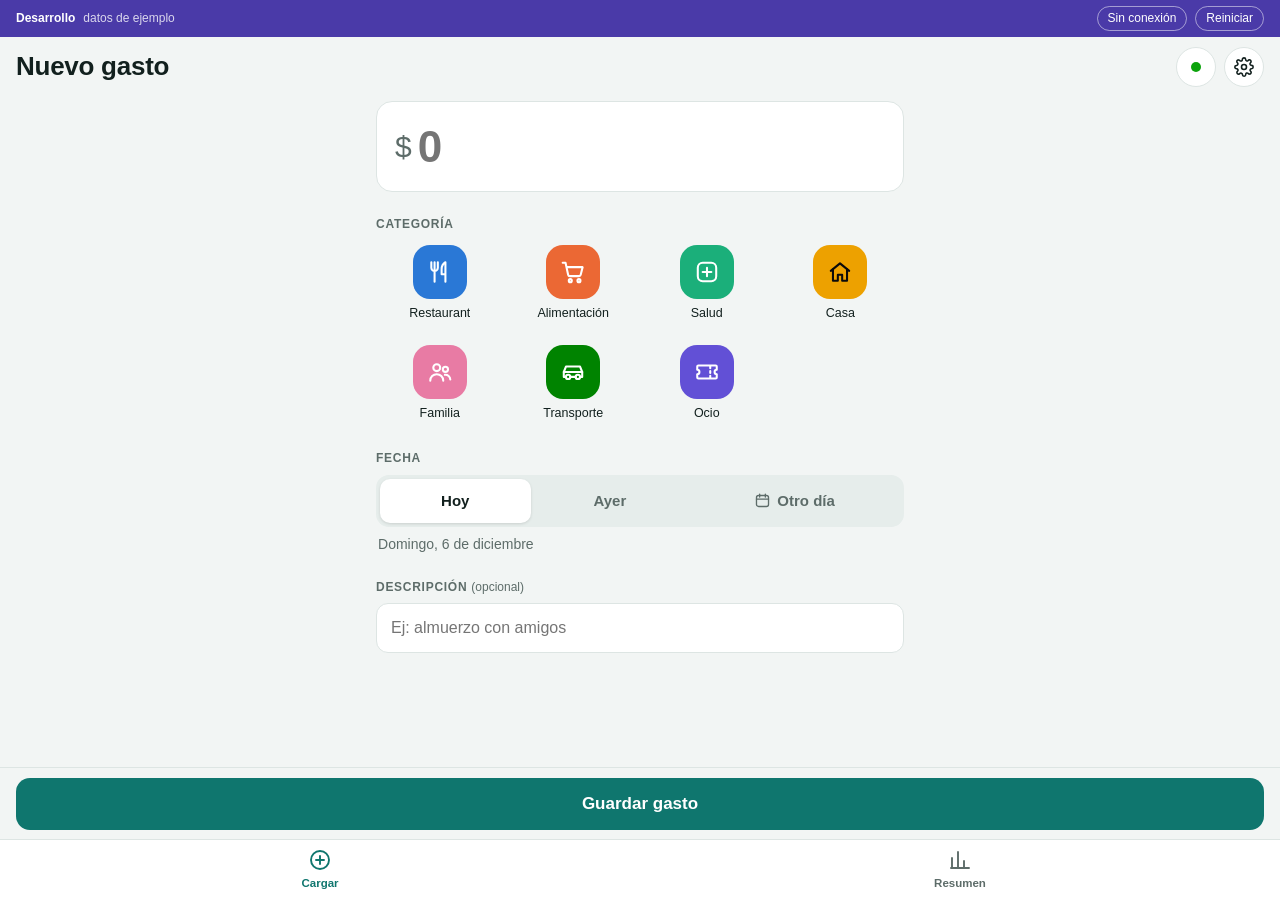
==== dev/index.html @ b1cd0dc4 "Entorno de desarrollo en dev/ con el rediseño propuesto - Servidor simulado y datos de ejemplo (dev/" ====
<!doctype html>
<html lang="es-AR">
<head>
  <meta charset="utf-8">
  <meta name="viewport" content="width=device-width, initial-scale=1, viewport-fit=cover">
  <title>Gastos (desarrollo)</title>
  <meta name="theme-color" content="#0f766e">
  <meta name="apple-mobile-web-app-capable" content="yes">
  <meta name="mobile-web-app-capable" content="yes">
  <meta name="apple-mobile-web-app-status-bar-style" content="black-translucent">
  <meta name="apple-mobile-web-app-title" content="Gastos">
  <link rel="manifest" href="../manifest.json">
  <link rel="apple-touch-icon" href="../icons/icon-180.png?v=2">
  <link rel="icon" type="image/png" href="../icons/icon-192.png?v=2">
  <link rel="stylesheet" href="./styles.css">
  <script src="./mock.js"></script><!-- SOLO DESARROLLO: quitar al pasar a producción -->
</head>
<body class="en-cargar">
  <header class="top">
    <h1 id="titulo">Nuevo gasto</h1>
    <div class="top-actions">
      <button id="estado" class="estado" type="button" aria-label="Estado de sincronización">
        <span class="estado-punto" aria-hidden="true"></span><span class="estado-txt"></span>
      </button>
      <button id="btn-config" class="icon-btn" type="button" aria-label="Configuración" data-icono="ajustes"></button>
    </div>
  </header>

  <main>
    <!-- CARGAR / EDITAR -->
    <section id="vista-cargar" class="vista activa">
      <form id="form" autocomplete="off" novalidate>
        <div class="monto-wrap">
          <span class="signo" aria-hidden="true">$</span>
          <input id="monto" name="monto" type="text" inputmode="decimal" placeholder="0" enterkeyhint="done" autocomplete="off" aria-label="Monto" required>
          <button id="monto-borrar" class="monto-x" type="button" aria-label="Borrar monto" hidden>×</button>
        </div>

        <fieldset class="campo">
          <legend class="etiqueta">Categoría</legend>
          <div id="categorias" class="cat-grid"></div>
        </fieldset>

        <div class="campo">
          <span class="etiqueta" id="lbl-fecha">Fecha</span>
          <div class="segmento" role="group" aria-labelledby="lbl-fecha">
            <button type="button" class="seg" data-dias="0">Hoy</button>
            <button type="button" class="seg" data-dias="1">Ayer</button>
            <label class="seg seg-otro" id="seg-otro">
              <span data-icono="calendario"></span><span id="fecha-otro-txt">Otro día</span>
              <input id="fecha" name="fecha" type="date" required aria-label="Elegir otro día">
            </label>
          </div>
          <p id="fecha-larga" class="fecha-larga"></p>
        </div>

        <div class="campo">
          <label class="etiqueta" for="descripcion">Descripción <span class="opcional">(opcional)</span></label>
          <input id="descripcion" name="descripcion" type="text" maxlength="200" placeholder="Ej: almuerzo con amigos">
        </div>

        <p id="error-form" class="error" hidden></p>
      </form>
    </section>

    <!-- RESUMEN -->
    <section id="vista-resumen" class="vista">
      <div class="mes-nav">
        <button id="mes-ant" class="icon-btn" type="button" aria-label="Mes anterior" data-icono="izquierda"></button>
        <h2 id="mes-label">—</h2>
        <button id="mes-sig" class="icon-btn" type="button" aria-label="Mes siguiente" data-icono="derecha"></button>
      </div>

      <section class="tarjeta hero" aria-labelledby="total-etq">
        <span id="total-etq" class="etiqueta">Total del mes</span>
        <strong id="total-mes" class="total-num">$ 0</strong>
        <p id="hero-detalle" class="hero-detalle"></p>
        <p id="comparacion" class="comparacion" hidden></p>
      </section>

      <section class="tarjeta">
        <h3 class="etiqueta">Por categoría</h3>
        <ul id="por-categoria" class="barras"></ul>
      </section>

      <section class="tarjeta" id="card-gastos">
        <div class="card-head">
          <h3 class="etiqueta">Gastos</h3>
          <button id="filtro-chip" class="filtro-chip" type="button" aria-label="Quitar filtro" hidden>
            <span id="filtro-texto"></span><span class="x" aria-hidden="true">×</span>
          </button>
        </div>
        <div id="lista"></div>
      </section>
    </section>
  </main>

  <!-- Acción principal fija (solo en Cargar) -->
  <div class="barra-accion" id="barra-accion">
    <button id="btn-borrar" class="icon-btn peligro" type="button" aria-label="Borrar gasto" data-icono="papelera" hidden></button>
    <button id="btn-cancelar" class="secundario" type="button" hidden>Cancelar</button>
    <button id="btn-guardar" class="primario" type="submit" form="form">Guardar gasto</button>
  </div>

  <nav class="tabs">
    <button class="tab activa" data-vista="cargar" type="button"><span data-icono="mas"></span>Cargar</button>
    <button class="tab" data-vista="resumen" type="button"><span data-icono="resumen"></span>Resumen</button>
  </nav>

  <dialog id="dlg-config">
    <form id="form-config" autocomplete="off" novalidate>
      <h2>Configuración</h2>
      <p class="sub">Se guarda solo en este teléfono.</p>
      <p id="cfg-msg" class="cfg-msg" aria-live="polite" hidden></p>
      <label class="etiqueta" for="cfg-url">URL de la Web App (termina en /exec)</label>
      <input id="cfg-url" type="text" inputmode="url" placeholder="https://script.google.com/macros/s/…/exec" autocapitalize="off" autocorrect="off" autocomplete="off" spellcheck="false">
      <label class="etiqueta" for="cfg-token">Token</label>
      <input id="cfg-token" type="text" autocapitalize="off" autocorrect="off" autocomplete="off" spellcheck="false" placeholder="40 letras y números">
      <div class="acciones">
        <button id="cfg-cancelar" class="secundario" type="button">Cancelar</button>
        <button id="cfg-guardar" class="primario" type="button">Probar y guardar</button>
      </div>
    </form>
  </dialog>

  <div id="toast" class="toast" role="status" hidden></div>

  <script src="./app.js"></script>
</body>
</html>
---- dev/styles.css ----
/* Layout: app de una columna, acción principal fija abajo (sobre las pestañas), resumen de lo general al detalle. */
:root {
  --bg: #f2f5f4;
  --card: #ffffff;
  --text: #12201e;
  --muted: #5d6c69;
  --border: #dde5e3;
  --track: #e6edeb;
  --seg-activo: #ffffff;
  --accent: #0f766e;
  --accent-soft: #d6eeea;
  --on-accent: #ffffff;
  --danger: #b42318;
  --danger-soft: #fde8e6;
  --good-text: #006300;
  --good-soft: #e0f3e0;
  --warn-text: #8a5300;
  --warn-soft: #fdf0d5;
  --dot-ok: #0ca30c;
  --dot-warn: #e59a00;
  --dot-err: #d03b3b;
  /* Categorías: paleta categórica validada (orden fijo) */
  --cat-1: #2a78d6; --cat-2: #eb6834; --cat-3: #1baf7a; --cat-4: #eda100;
  --cat-5: #e87ba4; --cat-6: #008300; --cat-7: #6250d6;
  --cat-ink: #ffffff; --cat-ink-4: #0b0b0b;
  --radius: 16px;
  --font: -apple-system, BlinkMacSystemFont, "SF Pro Text", "Segoe UI", Roboto, sans-serif;
  --h-tabs: 60px;
  --h-accion: 72px;
  color-scheme: light;
}
@media (prefers-color-scheme: dark) {
  :root:not([data-theme="light"]) {
    --bg: #0c1211; --card: #151f1e; --text: #e8efee; --muted: #94a39f;
    --border: #253230; --track: #21302d; --seg-activo: #3a4e4a; --accent: #2bb3a5; --accent-soft: #163b37; --on-accent: #04201d;
    --danger: #ff6b5e; --danger-soft: #3a1a17; --good-text: #4cd04c; --good-soft: #15301a;
    --warn-text: #f0b54a; --warn-soft: #352a12;
    --cat-1: #3987e5; --cat-2: #d95926; --cat-3: #199e70; --cat-4: #c98500;
    --cat-5: #d55181; --cat-6: #008300; --cat-7: #9085e9; --cat-ink-4: #ffffff;
    color-scheme: dark;
  }
}
:root[data-theme="dark"] {
  --bg: #0c1211; --card: #151f1e; --text: #e8efee; --muted: #94a39f;
  --border: #253230; --track: #21302d; --seg-activo: #3a4e4a; --accent: #2bb3a5; --accent-soft: #163b37; --on-accent: #04201d;
  --danger: #ff6b5e; --danger-soft: #3a1a17; --good-text: #4cd04c; --good-soft: #15301a;
  --warn-text: #f0b54a; --warn-soft: #352a12;
  --cat-1: #3987e5; --cat-2: #d95926; --cat-3: #199e70; --cat-4: #c98500;
  --cat-5: #d55181; --cat-6: #008300; --cat-7: #9085e9; --cat-ink-4: #ffffff;
  color-scheme: dark;
}

.cat-restaurant { --c: var(--cat-1); --ink: var(--cat-ink); }
.cat-alimentacion { --c: var(--cat-2); --ink: var(--cat-ink); }
.cat-salud { --c: var(--cat-3); --ink: var(--cat-ink); }
.cat-casa { --c: var(--cat-4); --ink: var(--cat-ink-4); }
.cat-familia { --c: var(--cat-5); --ink: var(--cat-ink); }
.cat-transporte { --c: var(--cat-6); --ink: var(--cat-ink); }
.cat-ocio { --c: var(--cat-7); --ink: var(--cat-ink); }

* { box-sizing: border-box; }
[hidden] { display: none !important; }
html, body { margin: 0; }
body {
  background: var(--bg);
  color: var(--text);
  font: 16px/1.4 var(--font);
  -webkit-tap-highlight-color: transparent;
  padding-bottom: calc(var(--h-tabs) + env(safe-area-inset-bottom) + 16px);
  min-height: 100vh;
}
body.en-cargar { padding-bottom: calc(var(--h-tabs) + var(--h-accion) + env(safe-area-inset-bottom) + 16px); }
button, input { font: inherit; color: inherit; }
button { cursor: pointer; }
button:focus-visible, input:focus-visible, .seg:focus-within { outline: 2px solid var(--accent); outline-offset: 2px; }
svg.ic { width: 1em; height: 1em; display: block; }
.etiqueta {
  display: block; font-size: 12px; font-weight: 600; letter-spacing: .06em; text-transform: uppercase;
  color: var(--muted); margin: 0 0 8px; padding: 0;
}
.opcional { text-transform: none; letter-spacing: 0; font-weight: 400; }

/* Encabezado */
.top {
  position: sticky; top: 0; z-index: 5;
  display: flex; align-items: center; justify-content: space-between; gap: 12px;
  padding: calc(env(safe-area-inset-top) + 10px) max(16px, env(safe-area-inset-right)) 10px max(16px, env(safe-area-inset-left));
  background: var(--bg);
}
.top h1 { font-size: 26px; line-height: 1.15; margin: 0; letter-spacing: -.01em; }
.top-actions { display: flex; gap: 8px; align-items: center; }
.icon-btn {
  width: 40px; height: 40px; border-radius: 50%; border: 1px solid var(--border); background: var(--card);
  display: grid; place-items: center; font-size: 20px; color: var(--text); padding: 0; flex: none;
}
.icon-btn:disabled { visibility: hidden; }
.estado {
  height: 40px; min-width: 40px; padding: 0 12px; border-radius: 999px; border: 1px solid var(--border);
  background: var(--card); display: inline-flex; align-items: center; justify-content: center; gap: 6px;
  font-size: 14px; font-weight: 600; color: var(--muted);
}
.estado-punto { width: 10px; height: 10px; border-radius: 50%; background: var(--muted); flex: none; }
.estado-txt:empty { display: none; }
.estado[data-estado="ok"] .estado-punto { background: var(--dot-ok); }
.estado[data-estado="pend"] .estado-punto { background: var(--dot-warn); }
.estado[data-estado="pend"] { color: var(--warn-text); }
.estado[data-estado="err"] .estado-punto { background: var(--dot-err); }
.estado[data-estado="sync"] .estado-punto { background: var(--accent); animation: latido 1s ease-in-out infinite; }
@keyframes latido { 50% { opacity: .3; } }
@media (prefers-reduced-motion: reduce) { .estado[data-estado="sync"] .estado-punto { animation: none; } }

main { padding: 4px max(16px, env(safe-area-inset-right)) 16px max(16px, env(safe-area-inset-left)); max-width: 560px; margin: 0 auto; }
.vista { display: none; }
.vista.activa { display: flex; flex-direction: column; gap: 22px; }
.vista#vista-resumen.activa { gap: 12px; }
#form { display: flex; flex-direction: column; gap: 24px; }

/* Monto */
.monto-wrap {
  display: flex; align-items: center; gap: 6px; min-height: 84px;
  background: var(--card); border: 1px solid var(--border); border-radius: var(--radius);
  padding: 14px 10px 14px 18px;
}
.monto-wrap:focus-within { border-color: var(--accent); }
.signo { font-size: 30px; color: var(--muted); font-weight: 500; }
#monto {
  border: 0; background: transparent; outline: none; font-size: 44px; font-weight: 700; letter-spacing: -.02em;
  flex: 1; min-width: 0; width: 100%; padding: 0; font-variant-numeric: tabular-nums;
}
#monto.mediano { font-size: 34px; }
#monto.chico { font-size: 27px; }
.monto-x {
  flex: none; width: 40px; height: 40px; border-radius: 50%; border: 0; padding: 0;
  background: var(--track); color: var(--muted); font-size: 24px; line-height: 1; display: grid; place-items: center;
}
.monto-x[hidden] { display: none; }

/* Formulario */
.campo { border: 0; padding: 0; margin: 0; min-width: 0; }
input[type="text"] {
  width: 100%; min-height: 50px; padding: 10px 14px; border-radius: 12px;
  border: 1px solid var(--border); background: var(--card); font-size: 16px;
  -webkit-appearance: none; appearance: none;
}
input[type="text"]:focus { border-color: var(--accent); outline: none; }

/* Categorías: grilla de 4 */
.cat-grid { display: grid; grid-template-columns: repeat(4, 1fr); gap: 14px 6px; }
.cat-tile {
  display: flex; flex-direction: column; align-items: center; gap: 6px; padding: 4px 0;
  border: 0; background: transparent; border-radius: 12px; transition: opacity .15s;
}
.cat-chip {
  width: 54px; height: 54px; border-radius: 17px; display: grid; place-items: center;
  background: var(--c); color: var(--ink); font-size: 26px; transition: box-shadow .15s, transform .15s;
}
.cat-nombre { font-size: 12.5px; color: var(--text); max-width: 100%; overflow: hidden; text-overflow: ellipsis; white-space: nowrap; }
.cat-tile[aria-pressed="true"] .cat-chip { box-shadow: 0 0 0 3px var(--bg), 0 0 0 5px var(--c); transform: scale(1.04); }
.cat-tile[aria-pressed="true"] .cat-nombre { font-weight: 700; }
.cat-grid.con-seleccion .cat-tile[aria-pressed="false"] { opacity: .6; }
@media (prefers-reduced-motion: reduce) { .cat-chip, .cat-tile { transition: none; } }

/* Fecha: control segmentado */
.segmento { display: grid; grid-template-columns: 1fr 1fr 1.4fr; gap: 4px; background: var(--track); border-radius: 13px; padding: 4px; }
.seg {
  position: relative; min-height: 44px; border: 0; border-radius: 10px; background: transparent;
  font-size: 15px; font-weight: 600; color: var(--muted); display: flex; align-items: center; justify-content: center; gap: 6px;
  overflow: hidden; padding: 0 6px; white-space: nowrap;
}
.seg.activa { background: var(--seg-activo); color: var(--text); box-shadow: 0 1px 3px rgba(0, 0, 0, .12); }
.seg-otro input {
  position: absolute; inset: 0; width: 100%; height: 100%; opacity: 0; border: 0; padding: 0; margin: 0;
  -webkit-appearance: none; appearance: none; cursor: pointer;
}
.seg [data-icono] { font-size: 17px; }
.fecha-larga { margin: 8px 2px 0; font-size: 14px; color: var(--muted); }
.fecha-larga::first-letter { text-transform: uppercase; }

/* Acción principal fija */
.barra-accion {
  position: fixed; left: 0; right: 0; z-index: 4;
  bottom: calc(var(--h-tabs) + env(safe-area-inset-bottom));
  display: none; gap: 8px; align-items: center;
  padding: 10px max(16px, env(safe-area-inset-right)) 10px max(16px, env(safe-area-inset-left));
  background: var(--bg); border-top: 1px solid var(--border);
}
body.en-cargar .barra-accion { display: flex; }
.barra-accion .icon-btn { width: 52px; height: 52px; border-radius: 14px; }
.primario, .secundario {
  min-height: 52px; border-radius: 14px; border: 0; font-weight: 650; font-size: 17px; padding: 0 18px;
}
.primario { flex: 1; background: var(--accent); color: var(--on-accent); font-variant-numeric: tabular-nums; }
.primario:disabled { opacity: .5; }
.secundario { background: var(--card); border: 1px solid var(--border); }
.peligro { background: var(--danger-soft); color: var(--danger); border-color: transparent; font-size: 22px; }
.error { color: var(--danger); margin: -8px 0 0; font-size: 14px; font-weight: 600; }

/* Resumen */
.mes-nav { display: flex; align-items: center; justify-content: space-between; }
.mes-nav h2 { font-size: 18px; margin: 0; }
.tarjeta { background: var(--card); border: 1px solid var(--border); border-radius: var(--radius); padding: 16px; }
.hero { display: flex; flex-direction: column; gap: 4px; }
.hero .etiqueta { margin: 0; }
.total-num { font-size: 40px; line-height: 1.1; font-weight: 750; letter-spacing: -.02em; font-variant-numeric: tabular-nums; }
.hero-detalle { margin: 0; font-size: 14px; color: var(--muted); font-variant-numeric: tabular-nums; }
.comparacion {
  align-self: flex-start; margin: 8px 0 0; padding: 5px 10px; border-radius: 999px;
  font-size: 13px; font-weight: 600; background: var(--track); color: var(--muted);
}
.comparacion.sube { background: var(--warn-soft); color: var(--warn-text); }
.comparacion.baja { background: var(--good-soft); color: var(--good-text); }

.barras { list-style: none; margin: 0; padding: 0; display: grid; gap: 2px; }
.cat-btn {
  display: grid; grid-template-columns: 30px 1fr auto; align-items: center; gap: 4px 10px;
  width: calc(100% + 16px); margin: 0 -8px; padding: 8px; text-align: left;
  border: 1px solid transparent; background: transparent; border-radius: 12px; transition: opacity .15s;
}
.cat-btn .cat-chip { width: 30px; height: 30px; border-radius: 9px; font-size: 16px; grid-row: span 2; }
.cat-btn .nombre { font-size: 15px; }
.cat-btn .monto { font-weight: 650; font-variant-numeric: tabular-nums; white-space: nowrap; }
.cat-btn .pct { color: var(--muted); font-weight: 400; font-size: 13px; margin-left: 6px; }
.barra { grid-column: 2 / -1; height: 6px; border-radius: 3px; background: var(--track); overflow: hidden; }
.barra > i { display: block; height: 100%; background: var(--c); border-radius: 3px; }
.cat-btn.activa { background: var(--accent-soft); border-color: var(--accent); }
.barras.filtrando .cat-btn:not(.activa) { opacity: .45; }

#card-gastos { scroll-margin-top: calc(76px + env(safe-area-inset-top)); }
.card-head { display: flex; align-items: center; justify-content: space-between; gap: 8px; min-height: 34px; margin-bottom: 4px; }
.card-head .etiqueta { margin: 0; }
.filtro-chip {
  display: inline-flex; align-items: center; gap: 8px; min-height: 34px; padding: 3px 4px 3px 12px; max-width: 75%;
  border-radius: 999px; border: 1px solid var(--accent); background: var(--accent-soft);
  color: var(--text); font-size: 14px; font-weight: 600;
}
.filtro-chip[hidden] { display: none; }
#filtro-texto { white-space: nowrap; overflow: hidden; text-overflow: ellipsis; }
.filtro-chip .x {
  flex: none; width: 26px; height: 26px; border-radius: 50%; display: grid; place-items: center;
  background: var(--accent); color: var(--on-accent); font-size: 18px; line-height: 1;
}

.dia-head {
  display: flex; justify-content: space-between; padding: 14px 0 4px;
  font-size: 12px; font-weight: 600; letter-spacing: .05em; text-transform: uppercase; color: var(--muted);
  font-variant-numeric: tabular-nums;
}
.dia:first-child .dia-head { padding-top: 6px; }
.item {
  display: grid; grid-template-columns: 36px 1fr auto; align-items: center; gap: 12px;
  width: 100%; padding: 7px 0; border: 0; background: transparent; text-align: left;
}
.item .cat-chip { width: 36px; height: 36px; border-radius: 11px; font-size: 19px; }
.item .info { min-width: 0; }
.item .cat { display: block; font-weight: 600; font-size: 15px; }
.item .desc { display: block; font-size: 13px; color: var(--muted); white-space: nowrap; overflow: hidden; text-overflow: ellipsis; }
.item .monto { font-weight: 650; font-variant-numeric: tabular-nums; white-space: nowrap; }
.item .pend { color: var(--dot-warn); font-size: 11px; margin-left: 4px; vertical-align: 2px; }
.vacio { color: var(--muted); text-align: center; padding: 16px 0; margin: 0; }

/* Pestañas */
.tabs {
  position: fixed; left: 0; right: 0; bottom: 0; z-index: 5;
  display: flex; background: var(--card); border-top: 1px solid var(--border);
  padding: 0 env(safe-area-inset-right) env(safe-area-inset-bottom) env(safe-area-inset-left);
}
.tab {
  flex: 1; height: var(--h-tabs); border: 0; background: transparent; font-size: 11.5px; font-weight: 600; color: var(--muted);
  display: flex; flex-direction: column; align-items: center; justify-content: center; gap: 3px;
}
.tab [data-icono] { font-size: 24px; }
.tab.activa { color: var(--accent); }

/* Diálogo */
dialog {
  border: 1px solid var(--border); border-radius: 20px; background: var(--card); color: var(--text);
  width: min(92vw, 440px); padding: 20px; margin-top: calc(16px + env(safe-area-inset-top));
}
dialog::backdrop { background: rgba(0, 0, 0, .45); }
dialog h2 { margin: 0 0 4px; font-size: 20px; }
dialog input { margin-bottom: 14px; }
dialog .acciones { display: flex; gap: 8px; }
dialog .acciones .primario { flex: 1; }
.sub { font-size: 13px; color: var(--muted); margin: 0 0 12px; }
.cfg-msg { margin: 0 0 12px; padding: 10px 12px; border-radius: 10px; font-size: 15px; font-weight: 600; background: var(--accent-soft); }
.cfg-msg.err { background: var(--danger-soft); color: var(--danger); }
#cfg-token { font-family: ui-monospace, Menlo, monospace; font-size: 15px; }

/* Aviso */
.toast {
  position: fixed; left: 50%; transform: translateX(-50%); z-index: 10;
  bottom: calc(var(--h-tabs) + var(--h-accion) + env(safe-area-inset-bottom) + 12px);
  background: var(--text); color: var(--bg); padding: 10px 16px; border-radius: 999px;
  font-size: 14px; font-weight: 500; max-width: calc(100vw - 32px); text-align: center;
}

/* Franja del entorno de desarrollo (mock.js) */
.dev-barra {
  display: flex; align-items: center; gap: 8px; font-size: 12px; white-space: nowrap;
  padding: calc(env(safe-area-inset-top) + 6px) 16px 6px; background: #4a3aa8; color: #fff;
}
.dev-barra span { opacity: .8; margin-right: auto; }
.dev-barra button { border: 1px solid rgba(255, 255, 255, .5); background: transparent; color: #fff; border-radius: 999px; padding: 3px 10px; font-size: 12px; }
.dev-barra + .top { padding-top: 10px; }
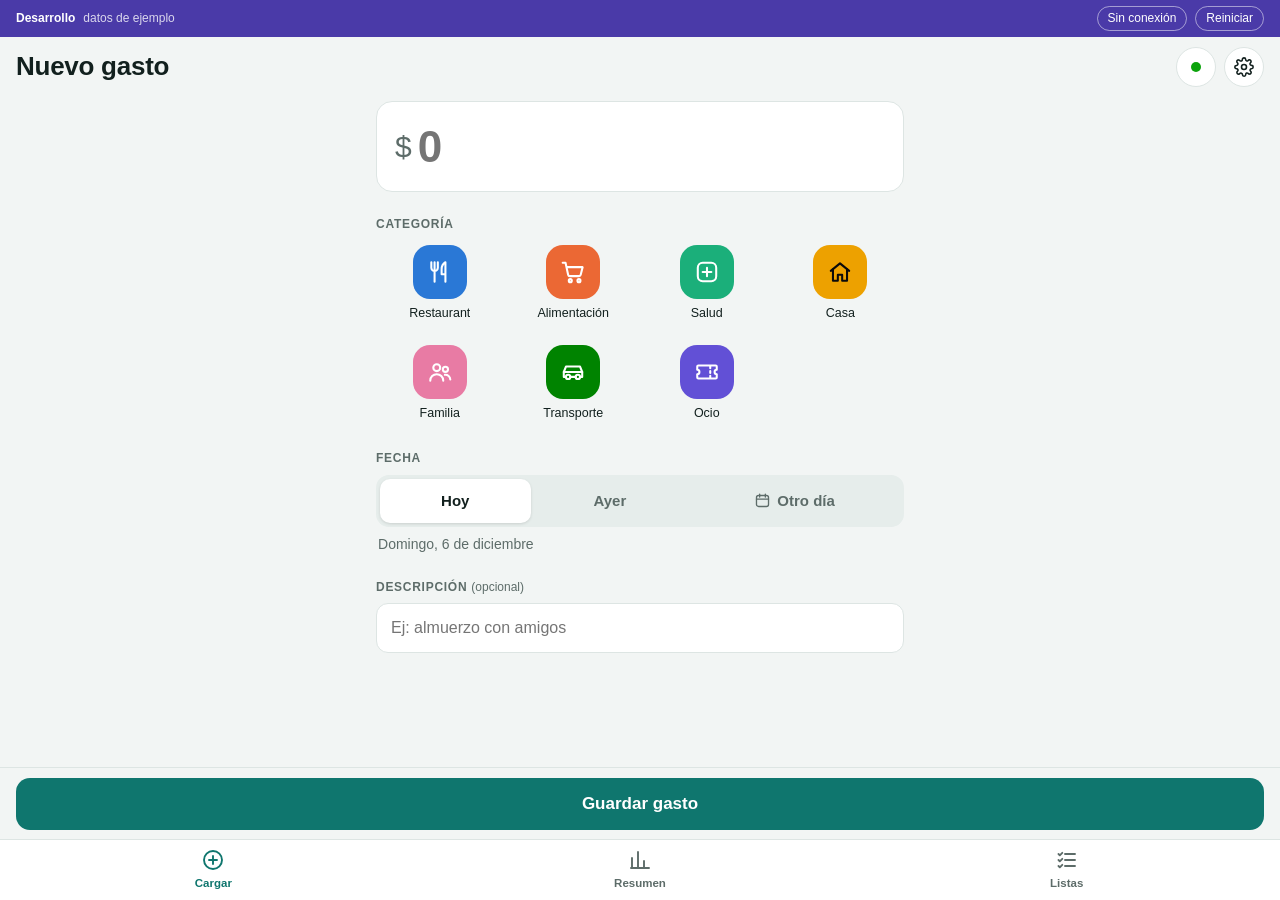
==== commit f6962c9f: "dev: sección Listas (ítems para tachar, uso sin conexión) Co-Authored-By: Claude Opus 5.5 <noreply@a" ====
--- a/dev/index.html
+++ b/dev/index.html
@@ -93,6 +93,31 @@
         <div id="lista"></div>
       </section>
     </section>
+
+    <!-- LISTAS -->
+    <section id="vista-listas" class="vista">
+      <div id="listas-indice" class="listas-indice">
+        <p id="listas-aviso" class="aviso" hidden></p>
+        <ul id="listas-ul" class="listas-ul"></ul>
+        <form id="form-nueva-lista" class="fila-agregar" autocomplete="off">
+          <input id="nueva-lista" type="text" maxlength="60" placeholder="Nueva lista, ej: Supermercado" aria-label="Nombre de la nueva lista" enterkeyhint="done">
+          <button type="submit" class="icon-btn agregar" aria-label="Crear lista" data-icono="mas"></button>
+        </form>
+      </div>
+
+      <div id="lista-detalle" class="lista-detalle" hidden>
+        <div class="detalle-nav">
+          <button id="lista-volver" class="volver" type="button"><span data-icono="izquierda"></span>Listas</button>
+          <button id="lista-menu" class="icon-btn" type="button" aria-label="Opciones de la lista" data-icono="opciones"></button>
+        </div>
+        <form id="form-item" class="fila-agregar" autocomplete="off">
+          <input id="nuevo-item" type="text" maxlength="200" placeholder="Agregar ítem" aria-label="Nuevo ítem" enterkeyhint="send">
+          <button type="submit" class="icon-btn agregar" aria-label="Agregar ítem" data-icono="mas"></button>
+        </form>
+        <ul id="items-ul" class="items-ul"></ul>
+        <p id="items-resumen" class="items-resumen"></p>
+      </div>
+    </section>
   </main>
 
   <!-- Acción principal fija (solo en Cargar) -->
@@ -105,7 +130,25 @@
   <nav class="tabs">
     <button class="tab activa" data-vista="cargar" type="button"><span data-icono="mas"></span>Cargar</button>
     <button class="tab" data-vista="resumen" type="button"><span data-icono="resumen"></span>Resumen</button>
+    <button class="tab" data-vista="listas" type="button"><span data-icono="listas"></span>Listas</button>
   </nav>
+
+  <dialog id="dlg-lista">
+    <form id="form-renombrar" autocomplete="off" novalidate>
+      <h2>Opciones de la lista</h2>
+      <label class="etiqueta" for="lista-nuevo-nombre">Nombre</label>
+      <div class="fila-agregar">
+        <input id="lista-nuevo-nombre" type="text" maxlength="60">
+        <button type="submit" class="secundario">Guardar</button>
+      </div>
+      <div class="menu-acciones">
+        <button id="op-desmarcar" type="button" class="secundario">Desmarcar todo</button>
+        <button id="op-limpiar" type="button" class="secundario">Borrar tachados</button>
+        <button id="op-borrar-lista" type="button" class="secundario texto-peligro">Borrar la lista</button>
+        <button id="op-cerrar" type="button" class="primario" autofocus>Listo</button>
+      </div>
+    </form>
+  </dialog>
 
   <dialog id="dlg-config">
     <form id="form-config" autocomplete="off" novalidate>
--- a/dev/styles.css
+++ b/dev/styles.css
@@ -221,7 +221,7 @@
 .cat-btn .monto { font-weight: 650; font-variant-numeric: tabular-nums; white-space: nowrap; }
 .cat-btn .pct { color: var(--muted); font-weight: 400; font-size: 13px; margin-left: 6px; }
 .barra { grid-column: 2 / -1; height: 6px; border-radius: 3px; background: var(--track); overflow: hidden; }
-.barra > i { display: block; height: 100%; background: var(--c); border-radius: 3px; }
+.barra > i { display: block; height: 100%; background: var(--accent); border-radius: 3px; }
 .cat-btn.activa { background: var(--accent-soft); border-color: var(--accent); }
 .barras.filtrando .cat-btn:not(.activa) { opacity: .45; }
 
@@ -257,6 +257,64 @@
 .item .monto { font-weight: 650; font-variant-numeric: tabular-nums; white-space: nowrap; }
 .item .pend { color: var(--dot-warn); font-size: 11px; margin-left: 4px; vertical-align: 2px; }
 .vacio { color: var(--muted); text-align: center; padding: 16px 0; margin: 0; }
+
+/* Listas */
+.listas-indice, .lista-detalle { display: flex; flex-direction: column; gap: 14px; }
+.aviso { margin: 0; padding: 10px 12px; border-radius: 12px; background: var(--warn-soft); color: var(--warn-text); font-size: 14px; font-weight: 600; }
+.listas-ul, .items-ul { list-style: none; margin: 0; padding: 0; }
+.listas-ul { display: flex; flex-direction: column; gap: 8px; }
+.lista-card {
+  display: flex; align-items: center; gap: 12px; width: 100%; min-height: 64px; padding: 12px 12px 12px 16px;
+  background: var(--card); border: 1px solid var(--border); border-radius: var(--radius); text-align: left; font-size: 22px; color: var(--muted);
+}
+.lista-card .info { flex: 1; min-width: 0; display: flex; flex-direction: column; gap: 2px; }
+.lista-card .nombre { font-size: 17px; font-weight: 650; color: var(--text); overflow: hidden; text-overflow: ellipsis; white-space: nowrap; }
+.lista-card .detalle { font-size: 14px; color: var(--muted); }
+.lista-card.completa .detalle { color: var(--good-text); }
+
+.fila-agregar { display: flex; gap: 8px; align-items: center; }
+.fila-agregar input { flex: 1; min-width: 0; }
+.icon-btn.agregar { width: 50px; height: 50px; border-radius: 12px; background: var(--accent); color: var(--on-accent); border: 0; font-size: 24px; }
+
+.detalle-nav { display: flex; align-items: center; justify-content: space-between; }
+.volver {
+  display: inline-flex; align-items: center; gap: 2px; min-height: 40px; padding: 0 10px 0 2px; border: 0; background: transparent;
+  color: var(--accent); font-size: 16px; font-weight: 600;
+}
+.volver [data-icono] { font-size: 22px; }
+
+.items-ul { background: var(--card); border: 1px solid var(--border); border-radius: var(--radius); padding: 4px 0; }
+.items-ul .vacio { padding: 20px 16px; }
+.item-fila { display: flex; align-items: center; gap: 4px; min-height: 52px; padding: 0 8px 0 4px; }
+.item-fila + .item-fila { border-top: 1px solid var(--border); }
+.check {
+  flex: none; width: 48px; height: 48px; border: 0; background: transparent; padding: 0;
+  display: grid; place-items: center; color: transparent; font-size: 17px;
+}
+.check::before {
+  content: ""; grid-area: 1 / 1; width: 26px; height: 26px; border-radius: 50%;
+  border: 2px solid var(--muted); box-sizing: border-box; transition: background .15s, border-color .15s;
+}
+.check .ic { grid-area: 1 / 1; position: relative; stroke-width: 3; }
+.item-fila.hecho .check { color: var(--on-accent); }
+.item-fila.hecho .check::before { background: var(--accent); border-color: var(--accent); }
+.texto {
+  flex: 1; min-width: 0; min-height: 48px; border: 0; background: transparent; text-align: left; padding: 8px 4px;
+  font-size: 17px; overflow-wrap: anywhere;
+}
+.item-fila.hecho .texto { color: var(--muted); text-decoration: line-through; text-decoration-color: var(--muted); }
+.item-fila.editando { padding-right: 8px; gap: 8px; }
+.item-edit { flex: 1; min-width: 0; min-height: 42px !important; }
+.item-borrar { width: 42px; height: 42px; border-radius: 12px; font-size: 20px; }
+.items-resumen { margin: 0; text-align: center; font-size: 13px; color: var(--muted); }
+@media (prefers-reduced-motion: reduce) { .check::before { transition: none; } }
+
+#dlg-lista .fila-agregar { margin-bottom: 16px; }
+#dlg-lista .fila-agregar input { margin: 0; }
+.menu-acciones { display: flex; flex-direction: column; gap: 8px; }
+.menu-acciones button { width: 100%; }
+.menu-acciones button:disabled { opacity: .45; }
+.texto-peligro { color: var(--danger); }
 
 /* Pestañas */
 .tabs {
